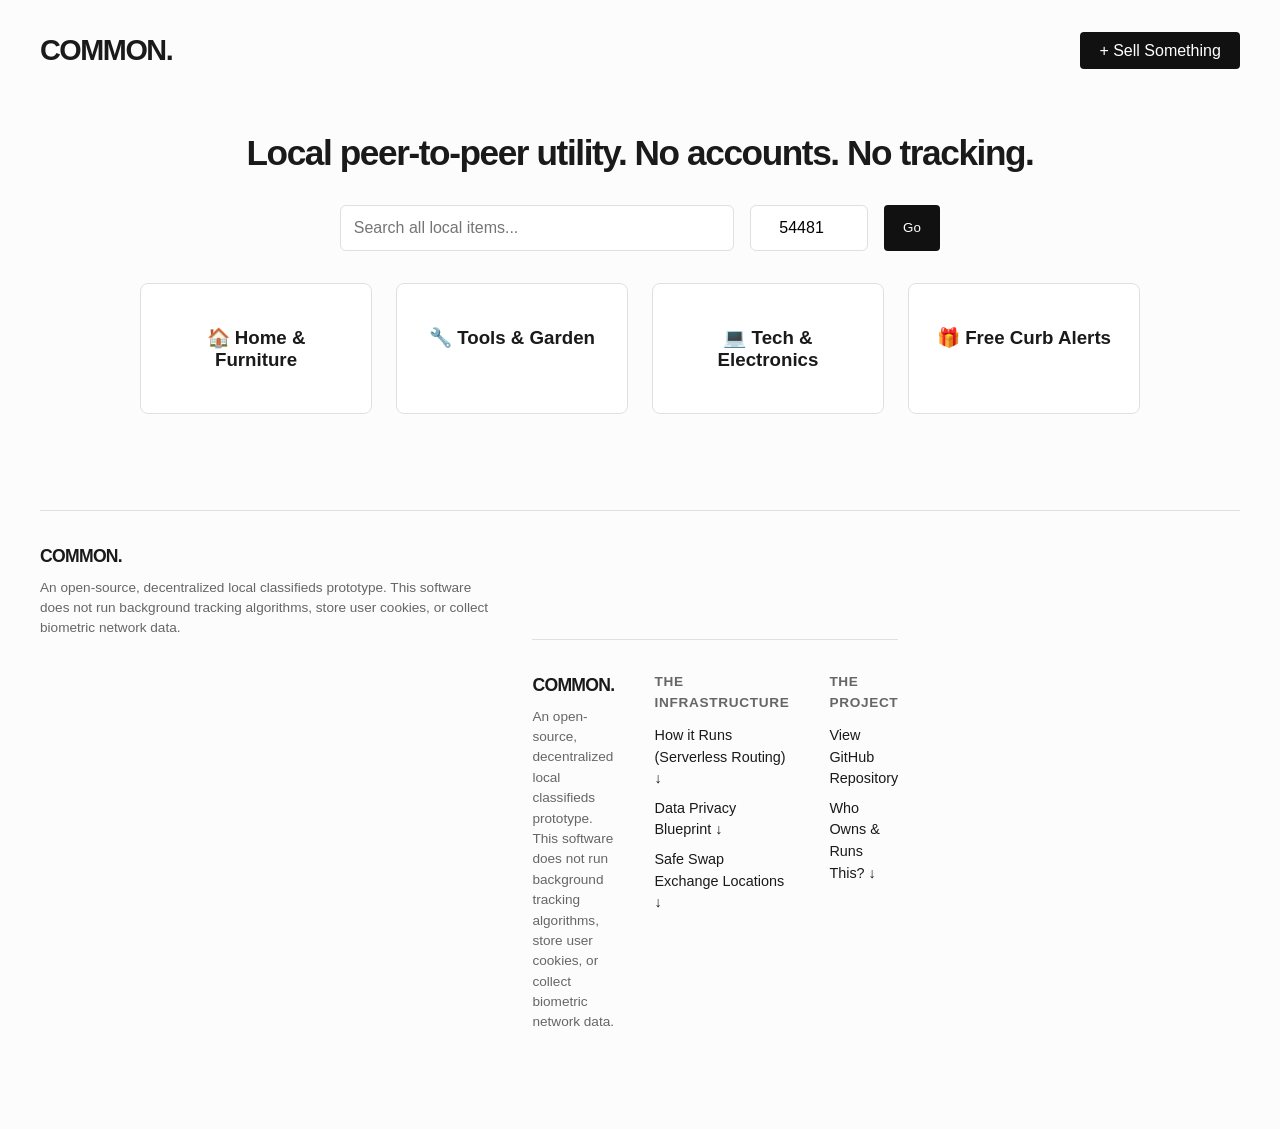
==== index.html @ 12b1f0f2 "Refactor index.html structure and content" ====
<!-- index.html -->
<!DOCTYPE html>
<html lang="en">
<head>
    <meta charset="UTF-8"><title>COMMON. - Open Source Classifieds</title>
    <link rel="stylesheet" href="style.css">
    <style>
        .hero { text-align: center; margin: 4rem 0; }
        .hero h2 { font-size: 2.2rem; margin: 0; letter-spacing: -0.04em; }
        .utility-bar { display: flex; gap: 1rem; max-width: 600px; margin: 2rem auto; }
        .search-main, .zip-main { padding: 0.8rem; border: 1px solid var(--border); border-radius: 6px; font-size: 1rem; }
        .search-main { flex-grow: 1; } .zip-main { width: 90px; text-align: center; }
        .grid { display: grid; grid-template-columns: repeat(auto-fill, minmax(220px, 1fr)); gap: 1.5rem; max-width: 1000px; margin: 0 auto; }
        .cat-card { background: var(--surface); border: 1px solid var(--border); border-radius: 8px; padding: 1.5rem; text-decoration: none; color: inherit; transition: all 0.15s; }
        .cat-card:hover { border-color: #111; box-shadow: 0 4px 12px rgba(0,0,0,0.02); }
    </style>
</head>
<body>
    <header>
        <a href="index.html" class="logo-btn"><h1>COMMON.</h1></a>
        <a href="post.html" class="btn">+ Sell Something</a>
    </header>
    <main class="hero">
        <h2>Local peer-to-peer utility. No accounts. No tracking.</h2>
        <div class="utility-bar">
            <input type="text" class="search-main" placeholder="Search all local items...">
            <input type="number" class="zip-main" value="54481">
            <button class="btn" onclick="window.location.href='browse.html'">Go</button>
        </div>
        <div class="grid">
            <a href="browse.html?cat=household" class="cat-card"><h3>🏠 Home & Furniture</h3></a>
            <a href="browse.html?cat=tools" class="cat-card"><h3>🔧 Tools & Garden</h3></a>
            <a href="browse.html?cat=electronics" class="cat-card"><h3>💻 Tech & Electronics</h3></a>
            <a href="browse.html?cat=free" class="cat-card"><h3>🎁 Free Curb Alerts</h3></a>
        </div>
    </main>
	<footer>
    <div class="footer-brand">
        <h4>COMMON.</h4>
        <p>An open-source, decentralized local classifieds prototype. This software does not run background tracking algorithms, store user cookies, or collect biometric network data.</p>
    </div>
    
<footer>
    <div class="footer-brand">
        <h4>COMMON.</h4>
        <p>An open-source, decentralized local classifieds prototype. This software does not run background tracking algorithms, store user cookies, or collect biometric network data.</p>
    </div>
    
    <div class="footer-links">
        <h5>The Infrastructure</h5>
        <ul>
            <!-- 3. How It Runs Toggle Component -->
            <li>
                <a href="javascript:void(0);" onclick="toggleHowItRuns()" id="howItRunsToggleLink">How it Runs (Serverless Routing) ↓</a>
                <div id="howItRunsPopup" style="display: none; margin-top: 0.75rem; padding: 1rem; background: #f4f4f5; border: 1px solid var(--border); border-radius: 6px; font-size: 0.85rem; color: #333; line-height: 1.4;">
                    <strong>Stateless Architecture Protocol:</strong><br><br>
                    This platform functions without a traditional central user database. When listings are created, data fields are stored as single-use transactional records indexed strictly by geographical location filters. 
                    <br><br>
                    Communication operates via transient server-side mail transfer relays that expire dynamically, meaning no persistent data footprints are retained once transactions close.
                </div>
            </li>
            
            <!-- 4. Data Privacy Blueprint Toggle Component -->
            <li>
                <a href="javascript:void(0);" onclick="togglePrivacyBlueprint()" id="privacyBlueprintToggleLink">Data Privacy Blueprint ↓</a>
                <div id="privacyBlueprintPopup" style="display: none; margin-top: 0.75rem; padding: 1rem; background: #f4f4f5; border: 1px solid var(--border); border-radius: 6px; font-size: 0.85rem; color: #333; line-height: 1.4;">
                    <strong>Uncompromising Anonymity Principles:</strong><br><br>
                    • <strong>0 KB Tracking:</strong> No Facebook SDKs, Google Analytics script injections, or marketing tracking pixels are compiled into this application code.<br>
                    • <strong>Endpoint Masking:</strong> Sensitive delivery data fields like phone handles or P2P financial signatures are scrambled via backend routing payloads, hidden from bots, and opened directly in device native environments securely.
                </div>
            </li>
            
            <!-- 1. Safe Swap Toggle Component -->
            <li>
                <a href="javascript:void(0);" onclick="toggleSafeZones()" id="safeZoneToggleLink">Safe Swap Exchange Locations ↓</a>
                <div id="safeZonePopup" style="display: none; margin-top: 0.75rem; padding: 1rem; background: #edf7ed; border: 1px solid #c3e6cb; border-radius: 6px; font-size: 0.85rem; color: #1e4620; line-height: 1.4;">
                    <ul id="safeLocationList" style="margin: 0; padding-left: 1.2rem;"></ul>
                </div>
            </li>
        </ul>
    </div>

    <div class="footer-links">
        <h5>The Project</h5>
        <ul>
            <li><a href="https://github.com" target="_blank">View GitHub Repository</a></li>
            <!-- 2. Who Owns This Toggle Component -->
            <li>
                <a href="javascript:void(0);" onclick="toggleOwnershipInfo()" id="ownerToggleLink">Who Owns & Runs This? ↓</a>
                <div id="ownershipPopup" style="display: none; margin-top: 0.75rem; padding: 1rem; background: #f4f4f5; border: 1px solid var(--border); border-radius: 6px; font-size: 0.85rem; color: #333; line-height: 1.4;">
                    <strong>Nobody owns it. It is an open-source utility.</strong><br><br>
                    This platform is a transparent public prototype born from real exhaustion with modern big-tech data tracking and web slop. The source files belong fully to the open-source software community.
                </div>
            </li>
        </ul>
    </div>
</footer>


</footer>
<script src="app.js"></script>


</body>
</html>
---- style.css ----
/* style.css */
:root { 
    --bg: #fcfcfc; 
    --surface: #ffffff;
    --text: #1a1a1a; 
    --text-muted: #666666;
    --border: #e0e0e0; 
    --accent-green: #15803d;
    --accent-gold: #a16207;
}

body { 
    font-family: -apple-system, BlinkMacSystemFont, "Segoe UI", Roboto, sans-serif; 
    background: var(--bg); 
    color: var(--text); 
    margin: 0; 
    padding: 2rem; 
}

/* Global Nav System */
header { 
    max-width: 1200px; 
    margin: 0 auto 3rem auto; 
    display: flex; 
    justify-content: space-between; 
    align-items: center;
}
.logo-btn { text-decoration: none; color: var(--text); }
h1 { font-size: 1.8rem; font-weight: 800; margin: 0; letter-spacing: -0.05em; }
.btn { background: #111; color: white; border: none; padding: 0.6rem 1.2rem; border-radius: 4px; font-weight: 500; cursor: pointer; text-decoration: none; }
.btn:hover { background: #333; }

/* Status Protocols used on feed and individual listings */
.badge { font-size: 0.75rem; font-weight: 700; padding: 0.25rem 0.5rem; border-radius: 4px; text-transform: uppercase; }
.badge-active { background: #dcfce7; color: #166534; }
.badge-pending { background: #fef9c3; color: #854d0e; }

/* Footer & Transparency Framework */
footer {
    max-width: 1200px;
    margin: 6rem auto 2rem auto;
    padding-top: 2rem;
    border-top: 1px solid var(--border);
    display: grid;
    grid-template-columns: 1.5fr 1fr 1fr;
    gap: 2.5rem;
    font-size: 0.9rem;
    line-height: 1.5;
}
.footer-brand h4 { font-size: 1.1rem; font-weight: 800; margin: 0 0 0.5rem 0; letter-spacing: -0.04em; }
.footer-brand p { color: var(--text-muted); margin: 0; font-size: 0.85rem; }
.footer-links h5 { font-size: 0.85rem; font-weight: 700; margin: 0 0 0.75rem 0; text-transform: uppercase; letter-spacing: 0.05em; color: var(--text-muted); }
.footer-links ul { list-style: none; padding: 0; margin: 0; }
.footer-links li { margin-bottom: 0.5rem; }
.footer-links a { color: var(--text); text-decoration: none; border-bottom: 1px dashed transparent; }
.footer-links a:hover { border-bottom-color: var(--text); }

@media (max-width: 768px) {
    footer { grid-template-columns: 1fr; gap: 1.5rem; text-align: center; }
}
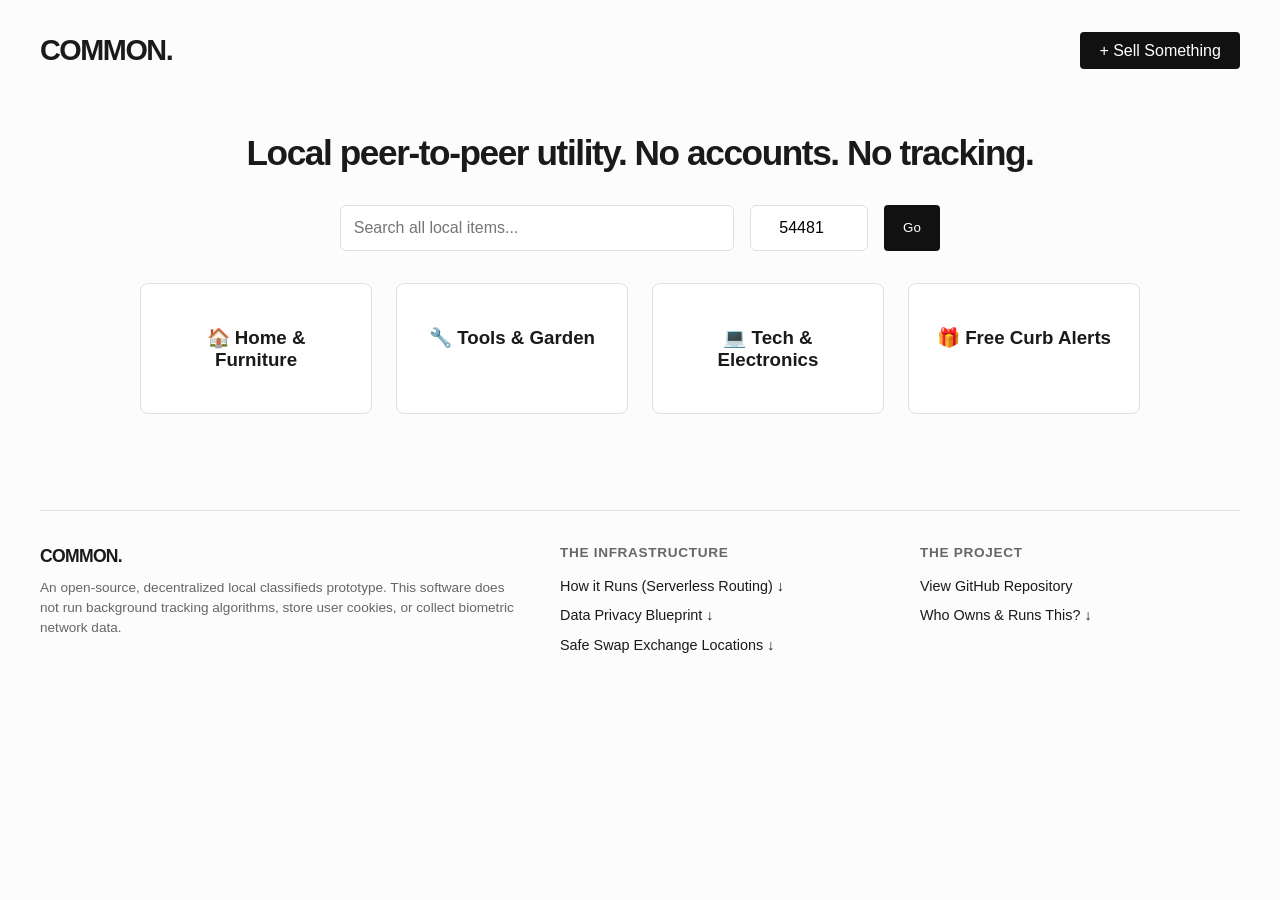
==== commit ebb5df10: "Fix duplicate footer and clean HTML structure Removed duplicate footer section and cleaned up HTML s" ====
--- a/index.html
+++ b/index.html
@@ -34,12 +34,6 @@
             <a href="browse.html?cat=free" class="cat-card"><h3>🎁 Free Curb Alerts</h3></a>
         </div>
     </main>
-	<footer>
-    <div class="footer-brand">
-        <h4>COMMON.</h4>
-        <p>An open-source, decentralized local classifieds prototype. This software does not run background tracking algorithms, store user cookies, or collect biometric network data.</p>
-    </div>
-    
 <footer>
     <div class="footer-brand">
         <h4>COMMON.</h4>
@@ -96,8 +90,6 @@
     </div>
 </footer>
 
-
-</footer>
 <script src="app.js"></script>
 
 
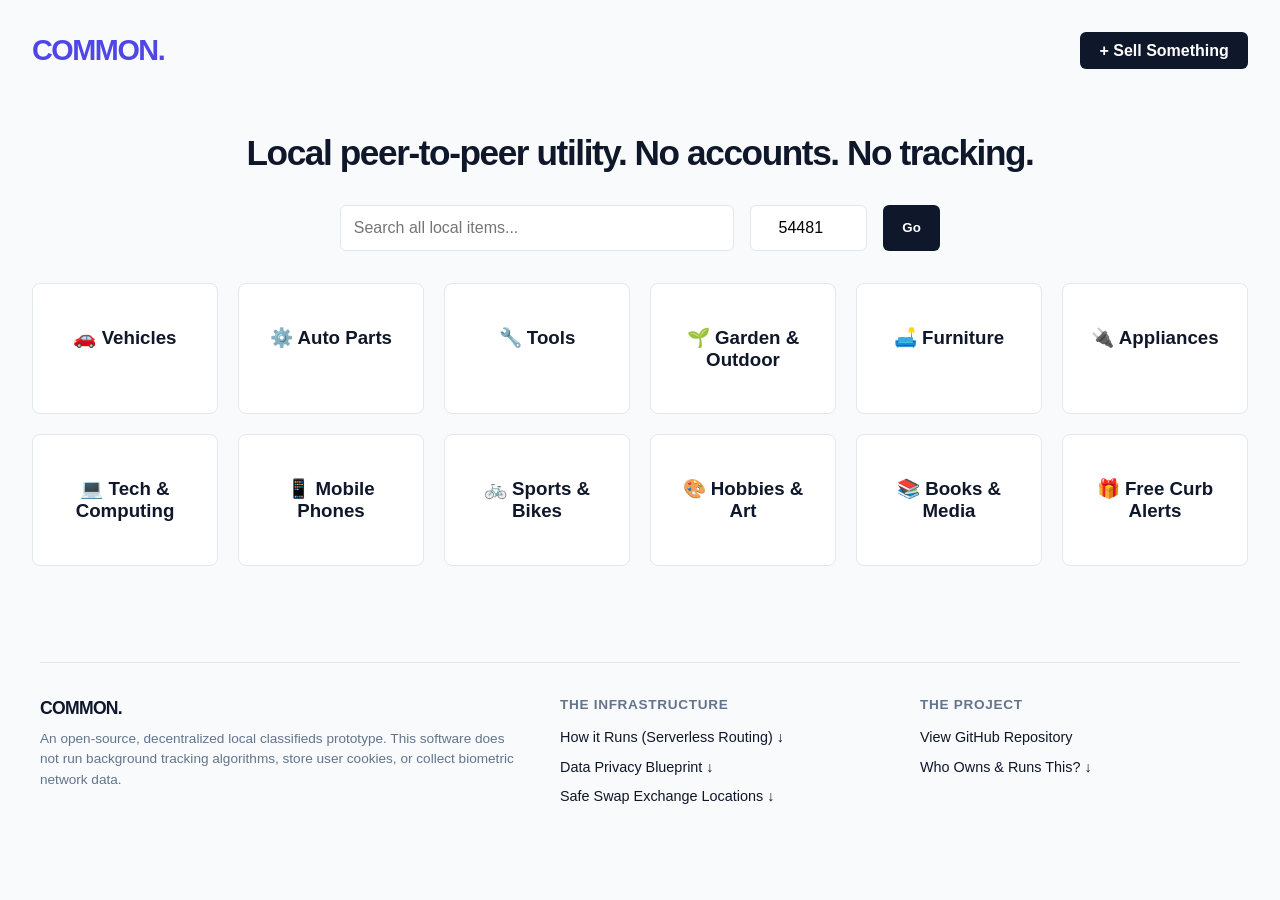
==== commit c10a605c: "Add new categories to index.html Expanded category section to include new categories for vehicles, a" ====
--- a/index.html
+++ b/index.html
@@ -27,12 +27,22 @@
             <input type="number" class="zip-main" value="54481">
             <button class="btn" onclick="window.location.href='browse.html'">Go</button>
         </div>
-        <div class="grid">
-            <a href="browse.html?cat=household" class="cat-card"><h3>🏠 Home & Furniture</h3></a>
-            <a href="browse.html?cat=tools" class="cat-card"><h3>🔧 Tools & Garden</h3></a>
-            <a href="browse.html?cat=electronics" class="cat-card"><h3>💻 Tech & Electronics</h3></a>
-            <a href="browse.html?cat=free" class="cat-card"><h3>🎁 Free Curb Alerts</h3></a>
-        </div>
+       <!-- index.html - Category Expansion -->
+<div class="grid-6x">
+    <a href="browse.html?cat=vehicles" class="cat-card"><h3>🚗 Vehicles</h3></a>
+    <a href="browse.html?cat=parts" class="cat-card"><h3>⚙️ Auto Parts</h3></a>
+    <a href="browse.html?cat=tools" class="cat-card"><h3>🔧 Tools</h3></a>
+    <a href="browse.html?cat=garden" class="cat-card"><h3>🌱 Garden & Outdoor</h3></a>
+    <a href="browse.html?cat=furniture" class="cat-card"><h3>🛋️ Furniture</h3></a>
+    <a href="browse.html?cat=appliances" class="cat-card"><h3>🔌 Appliances</h3></a>
+    <a href="browse.html?cat=electronics" class="cat-card"><h3>💻 Tech & Computing</h3></a>
+    <a href="browse.html?cat=phones" class="cat-card"><h3>📱 Mobile Phones</h3></a>
+    <a href="browse.html?cat=sporting" class="cat-card"><h3>🚲 Sports & Bikes</h3></a>
+    <a href="browse.html?cat=hobbies" class="cat-card"><h3>🎨 Hobbies & Art</h3></a>
+    <a href="browse.html?cat=books" class="cat-card"><h3>📚 Books & Media</h3></a>
+    <a href="browse.html?cat=free" class="cat-card"><h3>🎁 Free Curb Alerts</h3></a>
+</div>
+
     </main>
 <footer>
     <div class="footer-brand">
--- a/style.css
+++ b/style.css
@@ -1,12 +1,14 @@
 /* style.css */
+/* style.css - Token Expansion Update */
 :root { 
-    --bg: #fcfcfc; 
+    --bg: #f8fafc; 
     --surface: #ffffff;
-    --text: #1a1a1a; 
-    --text-muted: #666666;
-    --border: #e0e0e0; 
-    --accent-green: #15803d;
-    --accent-gold: #a16207;
+    --text: #0f172a; 
+    --text-muted: #64748b;
+    --border: #e2e8f0; 
+    --accent-indigo: #4f46e5;
+    --accent-green: #16a34a;
+    --accent-gold: #ca8a04;
 }
 
 body { 
@@ -17,18 +19,27 @@
     padding: 2rem; 
 }
 
-/* Global Nav System */
+/* Expanded Grid Systems */
+.grid-6x {
+    display: grid;
+    grid-template-columns: repeat(auto-fill, minmax(180px, 1fr));
+    gap: 1.25rem;
+    max-width: 1300px;
+    margin: 0 auto;
+}
+
+/* Global Nav System Update */
 header { 
-    max-width: 1200px; 
+    max-width: 1300px; 
     margin: 0 auto 3rem auto; 
     display: flex; 
     justify-content: space-between; 
     align-items: center;
 }
 .logo-btn { text-decoration: none; color: var(--text); }
-h1 { font-size: 1.8rem; font-weight: 800; margin: 0; letter-spacing: -0.05em; }
-.btn { background: #111; color: white; border: none; padding: 0.6rem 1.2rem; border-radius: 4px; font-weight: 500; cursor: pointer; text-decoration: none; }
-.btn:hover { background: #333; }
+h1 { font-size: 1.8rem; font-weight: 800; margin: 0; letter-spacing: -0.05em; color: var(--accent-indigo); }
+.btn { background: var(--text); color: white; border: none; padding: 0.6rem 1.2rem; border-radius: 6px; font-weight: 600; cursor: pointer; text-decoration: none; }
+.btn:hover { background: #1e293b; }
 
 /* Status Protocols used on feed and individual listings */
 .badge { font-size: 0.75rem; font-weight: 700; padding: 0.25rem 0.5rem; border-radius: 4px; text-transform: uppercase; }
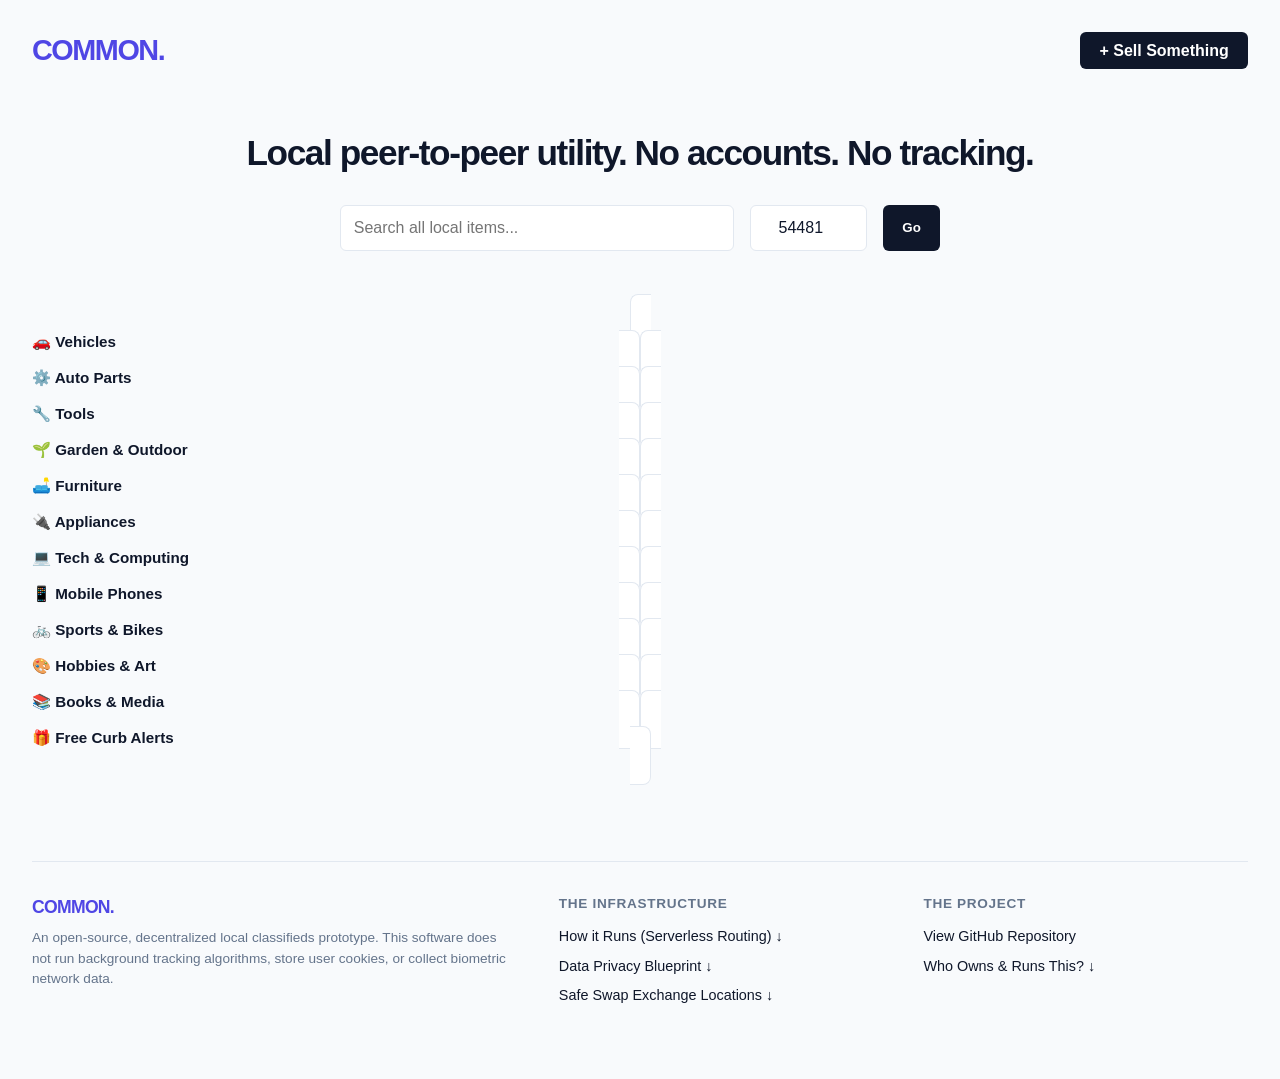
==== commit 3e4e2ef3: "Refactor index.html for layout and style enhancements Updated layout and styling for improved user e" ====
--- a/index.html
+++ b/index.html
@@ -2,106 +2,112 @@
 <!DOCTYPE html>
 <html lang="en">
 <head>
-    <meta charset="UTF-8"><title>COMMON. - Open Source Classifieds</title>
+    <meta charset="UTF-8">
+    <title>COMMON. - Open Source Classifieds</title>
     <link rel="stylesheet" href="style.css">
     <style>
-        .hero { text-align: center; margin: 4rem 0; }
+        .hero { text-align: center; margin: 4rem auto; max-width: 1300px; }
         .hero h2 { font-size: 2.2rem; margin: 0; letter-spacing: -0.04em; }
-        .utility-bar { display: flex; gap: 1rem; max-width: 600px; margin: 2rem auto; }
-        .search-main, .zip-main { padding: 0.8rem; border: 1px solid var(--border); border-radius: 6px; font-size: 1rem; }
-        .search-main { flex-grow: 1; } .zip-main { width: 90px; text-align: center; }
-        .grid { display: grid; grid-template-columns: repeat(auto-fill, minmax(220px, 1fr)); gap: 1.5rem; max-width: 1000px; margin: 0 auto; }
-        .cat-card { background: var(--surface); border: 1px solid var(--border); border-radius: 8px; padding: 1.5rem; text-decoration: none; color: inherit; transition: all 0.15s; }
-        .cat-card:hover { border-color: #111; box-shadow: 0 4px 12px rgba(0,0,0,0.02); }
+        .utility-bar { display: flex; gap: 1rem; max-width: 600px; margin: 2rem auto 4rem auto; }
+        .search-main, .zip-main { padding: 0.8rem; border: 1px solid var(--border); border-radius: 6px; font-size: 1rem; color: var(--text); background: var(--surface); }
+        .search-main { flex-grow: 1; } 
+        .zip-main { width: 90px; text-align: center; }
+        
+        /* Category grid card spacing logic */
+        .cat-card { 
+            background: var(--surface); 
+            border: 1px solid var(--border); 
+            border-radius: 8px; 
+            padding: 1.25rem; 
+            text-decoration: none; 
+            color: inherit; 
+            transition: all 0.15s ease; 
+        }
+        .cat-card:hover { border-color: var(--accent-indigo); box-shadow: 0 4px 12px rgba(0,0,0,0.02); }
+        .cat-card h3 { margin: 0; font-size: 0.95rem; font-weight: 600; text-align: left; }
     </style>
 </head>
 <body>
+
     <header>
         <a href="index.html" class="logo-btn"><h1>COMMON.</h1></a>
         <a href="post.html" class="btn">+ Sell Something</a>
     </header>
+
     <main class="hero">
         <h2>Local peer-to-peer utility. No accounts. No tracking.</h2>
+        
         <div class="utility-bar">
             <input type="text" class="search-main" placeholder="Search all local items...">
             <input type="number" class="zip-main" value="54481">
             <button class="btn" onclick="window.location.href='browse.html'">Go</button>
         </div>
-       <!-- index.html - Category Expansion -->
-<div class="grid-6x">
-    <a href="browse.html?cat=vehicles" class="cat-card"><h3>🚗 Vehicles</h3></a>
-    <a href="browse.html?cat=parts" class="cat-card"><h3>⚙️ Auto Parts</h3></a>
-    <a href="browse.html?cat=tools" class="cat-card"><h3>🔧 Tools</h3></a>
-    <a href="browse.html?cat=garden" class="cat-card"><h3>🌱 Garden & Outdoor</h3></a>
-    <a href="browse.html?cat=furniture" class="cat-card"><h3>🛋️ Furniture</h3></a>
-    <a href="browse.html?cat=appliances" class="cat-card"><h3>🔌 Appliances</h3></a>
-    <a href="browse.html?cat=electronics" class="cat-card"><h3>💻 Tech & Computing</h3></a>
-    <a href="browse.html?cat=phones" class="cat-card"><h3>📱 Mobile Phones</h3></a>
-    <a href="browse.html?cat=sporting" class="cat-card"><h3>🚲 Sports & Bikes</h3></a>
-    <a href="browse.html?cat=hobbies" class="cat-card"><h3>🎨 Hobbies & Art</h3></a>
-    <a href="browse.html?cat=books" class="cat-card"><h3>📚 Books & Media</h3></a>
-    <a href="browse.html?cat=free" class="cat-card"><h3>🎁 Free Curb Alerts</h3></a>
-</div>
 
+        <!-- Dense, multi-column category selection layout -->
+        <div class="grid-6x">
+            <a href="browse.html?cat=vehicles" class="cat-card"><h3>🚗 Vehicles</h3></a>
+            <a href="browse.html?cat=parts" class="cat-card"><h3>⚙️ Auto Parts</h3></a>
+            <a href="browse.html?cat=tools" class="cat-card"><h3>🔧 Tools</h3></a>
+            <a href="browse.html?cat=garden" class="cat-card"><h3>🌱 Garden & Outdoor</h3></a>
+            <a href="browse.html?cat=furniture" class="cat-card"><h3>🛋️ Furniture</h3></a>
+            <a href="browse.html?cat=appliances" class="cat-card"><h3>🔌 Appliances</h3></a>
+            <a href="browse.html?cat=electronics" class="cat-card"><h3>💻 Tech & Computing</h3></a>
+            <a href="browse.html?cat=phones" class="cat-card"><h3>📱 Mobile Phones</h3></a>
+            <a href="browse.html?cat=sporting" class="cat-card"><h3>🚲 Sports & Bikes</h3></a>
+            <a href="browse.html?cat=hobbies" class="cat-card"><h3>🎨 Hobbies & Art</h3></a>
+            <a href="browse.html?cat=books" class="cat-card"><h3>📚 Books & Media</h3></a>
+            <a href="browse.html?cat=free" class="cat-card"><h3>🎁 Free Curb Alerts</h3></a>
+        </div>
     </main>
-<footer>
-    <div class="footer-brand">
-        <h4>COMMON.</h4>
-        <p>An open-source, decentralized local classifieds prototype. This software does not run background tracking algorithms, store user cookies, or collect biometric network data.</p>
-    </div>
-    
-    <div class="footer-links">
-        <h5>The Infrastructure</h5>
-        <ul>
-            <!-- 3. How It Runs Toggle Component -->
-            <li>
-                <a href="javascript:void(0);" onclick="toggleHowItRuns()" id="howItRunsToggleLink">How it Runs (Serverless Routing) ↓</a>
-                <div id="howItRunsPopup" style="display: none; margin-top: 0.75rem; padding: 1rem; background: #f4f4f5; border: 1px solid var(--border); border-radius: 6px; font-size: 0.85rem; color: #333; line-height: 1.4;">
-                    <strong>Stateless Architecture Protocol:</strong><br><br>
-                    This platform functions without a traditional central user database. When listings are created, data fields are stored as single-use transactional records indexed strictly by geographical location filters. 
-                    <br><br>
-                    Communication operates via transient server-side mail transfer relays that expire dynamically, meaning no persistent data footprints are retained once transactions close.
-                </div>
-            </li>
-            
-            <!-- 4. Data Privacy Blueprint Toggle Component -->
-            <li>
-                <a href="javascript:void(0);" onclick="togglePrivacyBlueprint()" id="privacyBlueprintToggleLink">Data Privacy Blueprint ↓</a>
-                <div id="privacyBlueprintPopup" style="display: none; margin-top: 0.75rem; padding: 1rem; background: #f4f4f5; border: 1px solid var(--border); border-radius: 6px; font-size: 0.85rem; color: #333; line-height: 1.4;">
-                    <strong>Uncompromising Anonymity Principles:</strong><br><br>
-                    • <strong>0 KB Tracking:</strong> No Facebook SDKs, Google Analytics script injections, or marketing tracking pixels are compiled into this application code.<br>
-                    • <strong>Endpoint Masking:</strong> Sensitive delivery data fields like phone handles or P2P financial signatures are scrambled via backend routing payloads, hidden from bots, and opened directly in device native environments securely.
-                </div>
-            </li>
-            
-            <!-- 1. Safe Swap Toggle Component -->
-            <li>
-                <a href="javascript:void(0);" onclick="toggleSafeZones()" id="safeZoneToggleLink">Safe Swap Exchange Locations ↓</a>
-                <div id="safeZonePopup" style="display: none; margin-top: 0.75rem; padding: 1rem; background: #edf7ed; border: 1px solid #c3e6cb; border-radius: 6px; font-size: 0.85rem; color: #1e4620; line-height: 1.4;">
-                    <ul id="safeLocationList" style="margin: 0; padding-left: 1.2rem;"></ul>
-                </div>
-            </li>
-        </ul>
-    </div>
 
-    <div class="footer-links">
-        <h5>The Project</h5>
-        <ul>
-            <li><a href="https://github.com" target="_blank">View GitHub Repository</a></li>
-            <!-- 2. Who Owns This Toggle Component -->
-            <li>
-                <a href="javascript:void(0);" onclick="toggleOwnershipInfo()" id="ownerToggleLink">Who Owns & Runs This? ↓</a>
-                <div id="ownershipPopup" style="display: none; margin-top: 0.75rem; padding: 1rem; background: #f4f4f5; border: 1px solid var(--border); border-radius: 6px; font-size: 0.85rem; color: #333; line-height: 1.4;">
-                    <strong>Nobody owns it. It is an open-source utility.</strong><br><br>
-                    This platform is a transparent public prototype born from real exhaustion with modern big-tech data tracking and web slop. The source files belong fully to the open-source software community.
-                </div>
-            </li>
-        </ul>
-    </div>
-</footer>
+    <footer>
+        <div class="footer-brand">
+            <h4>COMMON.</h4>
+            <p>An open-source, decentralized local classifieds prototype. This software does not run background tracking algorithms, store user cookies, or collect biometric network data.</p>
+        </div>
+        
+        <div class="footer-links">
+            <h5>The Infrastructure</h5>
+            <ul>
+                <li>
+                    <a href="javascript:void(0);" onclick="toggleHowItRuns()" id="howItRunsToggleLink">How it Runs (Serverless Routing) ↓</a>
+                    <div id="howItRunsPopup" style="display: none; margin-top: 0.75rem; padding: 1rem; background: #f4f4f5; border: 1px solid var(--border); border-radius: 6px; font-size: 0.85rem; color: #333; line-height: 1.4;">
+                        <strong>Stateless Architecture Protocol:</strong><br><br>
+                        This platform functions without a traditional central user database. When listings are created, data fields are stored as single-use transactional records indexed strictly by geographical location filters. 
+                    </div>
+                </li>
+                <li>
+                    <a href="javascript:void(0);" onclick="togglePrivacyBlueprint()" id="privacyBlueprintToggleLink">Data Privacy Blueprint ↓</a>
+                    <div id="privacyBlueprintPopup" style="display: none; margin-top: 0.75rem; padding: 1rem; background: #f4f4f5; border: 1px solid var(--border); border-radius: 6px; font-size: 0.85rem; color: #333; line-height: 1.4;">
+                        <strong>Uncompromising Anonymity Principles:</strong><br><br>
+                        • <strong>0 KB Tracking:</strong> No Facebook SDKs or tracking pixels compiled here.<br>
+                        • <strong>Endpoint Masking:</strong> Sensitive profiles stay wrapped away from scraping tools.
+                    </div>
+                </li>
+                <li>
+                    <a href="javascript:void(0);" onclick="toggleSafeZones()" id="safeZoneToggleLink">Safe Swap Exchange Locations ↓</a>
+                    <div id="safeZonePopup" style="display: none; margin-top: 0.75rem; padding: 1rem; background: #edf7ed; border: 1px solid #c3e6cb; border-radius: 6px; font-size: 0.85rem; color: #1e4620; line-height: 1.4;">
+                        <ul id="safeLocationList" style="margin: 0; padding-left: 1.2rem;"></ul>
+                    </div>
+                </li>
+            </ul>
+        </div>
 
-<script src="app.js"></script>
+        <div class="footer-links">
+            <h5>The Project</h5>
+            <ul>
+                <li><a href="https://github.com" target="_blank">View GitHub Repository</a></li>
+                <li>
+                    <a href="javascript:void(0);" onclick="toggleOwnershipInfo()" id="ownerToggleLink">Who Owns & Runs This? ↓</a>
+                    <div id="ownershipPopup" style="display: none; margin-top: 0.75rem; padding: 1rem; background: #f4f4f5; border: 1px solid var(--border); border-radius: 6px; font-size: 0.85rem; color: #333; line-height: 1.4;">
+                        <strong>Nobody owns it. It is an open-source utility.</strong><br><br>
+                        This platform is a transparent public prototype born from real exhaustion with modern big-tech data tracking and web slop. The source files belong fully to the open-source software community.
+                    </div>
+                </li>
+            </ul>
+        </div>
+    </footer>
 
-
+    <script src="app.js"></script>
 </body>
 </html>
--- a/style.css
+++ b/style.css
@@ -1,5 +1,4 @@
-/* style.css */
-/* style.css - Token Expansion Update */
+/* style.css - Token Expansion & Split Matrix Update */
 :root { 
     --bg: #f8fafc; 
     --surface: #ffffff;
@@ -19,16 +18,7 @@
     padding: 2rem; 
 }
 
-/* Expanded Grid Systems */
-.grid-6x {
-    display: grid;
-    grid-template-columns: repeat(auto-fill, minmax(180px, 1fr));
-    gap: 1.25rem;
-    max-width: 1300px;
-    margin: 0 auto;
-}
-
-/* Global Nav System Update */
+/* Global Nav System */
 header { 
     max-width: 1300px; 
     margin: 0 auto 3rem auto; 
@@ -41,14 +31,76 @@
 .btn { background: var(--text); color: white; border: none; padding: 0.6rem 1.2rem; border-radius: 6px; font-weight: 600; cursor: pointer; text-decoration: none; }
 .btn:hover { background: #1e293b; }
 
-/* Status Protocols used on feed and individual listings */
-.badge { font-size: 0.75rem; font-weight: 700; padding: 0.25rem 0.5rem; border-radius: 4px; text-transform: uppercase; }
+/* The Fixed Two-Column Split Architecture */
+.split { 
+    display: grid; 
+    grid-template-columns: 240px 1fr; 
+    gap: 2.5rem; 
+    max-width: 1300px; 
+    margin: 0 auto; 
+}
+
+/* Sidebar Navigation Layout Fields */
+.sidebar { 
+    display: flex; 
+    flex-direction: column; 
+    gap: 1.25rem; 
+}
+.sidebar input[type="text"], .sidebar input[type="number"], .sidebar select {
+    padding: 0.65rem;
+    border: 1px solid var(--border);
+    border-radius: 6px;
+    font-size: 0.95rem;
+    background: var(--surface);
+    color: var(--text);
+    width: 100%;
+    box-sizing: border-box;
+}
+.sidebar label {
+    font-size: 0.9rem;
+    font-weight: 500;
+    display: flex;
+    align-items: center;
+    gap: 0.5rem;
+    cursor: pointer;
+}
+
+/* The Dense 180px Card Matrix */
+.feed-grid { 
+    display: grid; 
+    grid-template-columns: repeat(auto-fill, minmax(180px, 1fr)); 
+    gap: 1.25rem; 
+}
+
+.card { 
+    background: var(--surface); 
+    border: 1px solid var(--border); 
+    border-radius: 6px; 
+    overflow: hidden; 
+    text-decoration: none; 
+    color: inherit; 
+    display: flex; 
+    flex-direction: column; 
+    font-size: 0.85rem;
+    position: relative;
+    transition: border-color 0.15s ease;
+}
+.card:hover { border-color: var(--accent-indigo); }
+
+.img-wrap { position: relative; aspect-ratio: 4/3; background: #e2e8f0; width: 100%; }
+.img-wrap img { width: 100%; height: 100%; object-fit: cover; display: block; }
+
+/* Status Badge Overlays */
+.badge { font-size: 0.65rem; font-weight: 700; padding: 0.25rem 0.5rem; border-radius: 4px; text-transform: uppercase; }
 .badge-active { background: #dcfce7; color: #166534; }
 .badge-pending { background: #fef9c3; color: #854d0e; }
 
-/* Footer & Transparency Framework */
+.card-details { padding: 0.75rem; display: flex; flex-direction: column; gap: 0.2rem; }
+.price { font-size: 1.1rem; font-weight: 700; color: var(--accent-green); }
+
+/* Unified Footer Layout */
 footer {
-    max-width: 1200px;
+    max-width: 1300px;
     margin: 6rem auto 2rem auto;
     padding-top: 2rem;
     border-top: 1px solid var(--border);
@@ -58,14 +110,10 @@
     font-size: 0.9rem;
     line-height: 1.5;
 }
-.footer-brand h4 { font-size: 1.1rem; font-weight: 800; margin: 0 0 0.5rem 0; letter-spacing: -0.04em; }
+.footer-brand h4 { font-size: 1.1rem; font-weight: 800; margin: 0 0 0.5rem 0; letter-spacing: -0.04em; color: var(--accent-indigo); }
 .footer-brand p { color: var(--text-muted); margin: 0; font-size: 0.85rem; }
 .footer-links h5 { font-size: 0.85rem; font-weight: 700; margin: 0 0 0.75rem 0; text-transform: uppercase; letter-spacing: 0.05em; color: var(--text-muted); }
 .footer-links ul { list-style: none; padding: 0; margin: 0; }
 .footer-links li { margin-bottom: 0.5rem; }
-.footer-links a { color: var(--text); text-decoration: none; border-bottom: 1px dashed transparent; }
-.footer-links a:hover { border-bottom-color: var(--text); }
-
-@media (max-width: 768px) {
-    footer { grid-template-columns: 1fr; gap: 1.5rem; text-align: center; }
-}
+.footer-links a { color: var(--text); text-decoration: none; }
+.footer-links a:hover { color: var(--accent-indigo); }
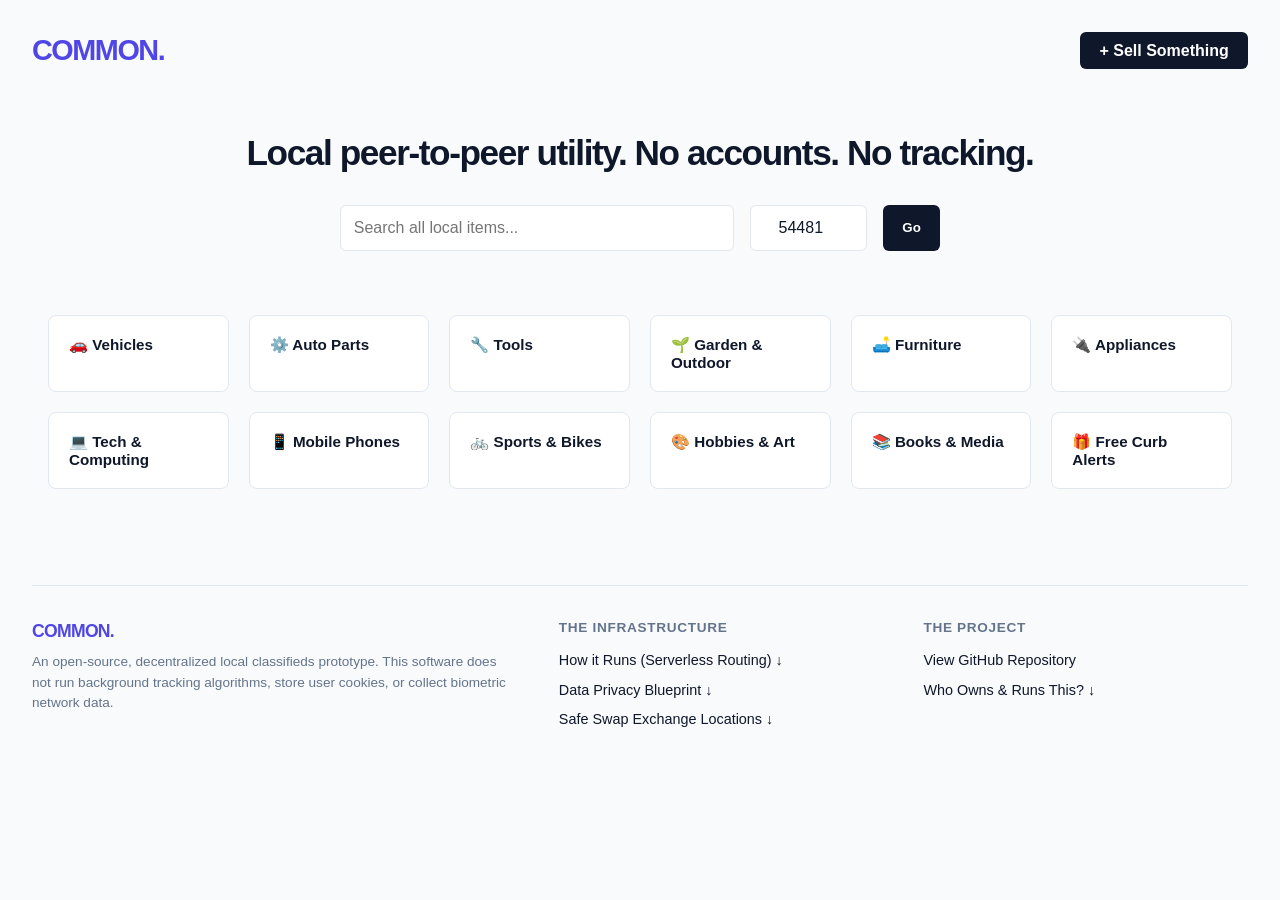
==== commit 8ec0d0aa: "Refactor index.html for improved layout and styling Updated the layout of the index.html file to imp" ====
--- a/index.html
+++ b/index.html
@@ -6,25 +6,36 @@
     <title>COMMON. - Open Source Classifieds</title>
     <link rel="stylesheet" href="style.css">
     <style>
-        .hero { text-align: center; margin: 4rem auto; max-width: 1300px; }
+        .hero { text-align: center; margin: 4rem auto; max-width: 1300px; padding: 0 1rem; }
         .hero h2 { font-size: 2.2rem; margin: 0; letter-spacing: -0.04em; }
         .utility-bar { display: flex; gap: 1rem; max-width: 600px; margin: 2rem auto 4rem auto; }
         .search-main, .zip-main { padding: 0.8rem; border: 1px solid var(--border); border-radius: 6px; font-size: 1rem; color: var(--text); background: var(--surface); }
         .search-main { flex-grow: 1; } 
         .zip-main { width: 90px; text-align: center; }
         
-        /* Category grid card spacing logic */
+        /* FORCED INDEPENDENT GRID LAYOUT - Fixes vertical stacking list bug */
+        .grid-6x {
+            display: grid;
+            grid-template-columns: repeat(auto-fill, minmax(180px, 1fr));
+            gap: 1.25rem;
+            max-width: 1300px;
+            margin: 0 auto;
+            text-align: left;
+        }
+        
         .cat-card { 
-            background: var(--surface); 
-            border: 1px solid var(--border); 
+            background: var(--surface, #ffffff); 
+            border: 1px solid var(--border, #e2e8f0); 
             border-radius: 8px; 
             padding: 1.25rem; 
             text-decoration: none; 
             color: inherit; 
             transition: all 0.15s ease; 
+            box-sizing: border-box;
+            display: block;
         }
-        .cat-card:hover { border-color: var(--accent-indigo); box-shadow: 0 4px 12px rgba(0,0,0,0.02); }
-        .cat-card h3 { margin: 0; font-size: 0.95rem; font-weight: 600; text-align: left; }
+        .cat-card:hover { border-color: var(--accent-indigo, #4f46e5); box-shadow: 0 4px 12px rgba(0,0,0,0.02); }
+        .cat-card h3 { margin: 0; font-size: 0.95rem; font-weight: 600; }
     </style>
 </head>
 <body>
@@ -43,7 +54,7 @@
             <button class="btn" onclick="window.location.href='browse.html'">Go</button>
         </div>
 
-        <!-- Dense, multi-column category selection layout -->
+        <!-- The Fixed Grid Matrix Wrapper -->
         <div class="grid-6x">
             <a href="browse.html?cat=vehicles" class="cat-card"><h3>🚗 Vehicles</h3></a>
             <a href="browse.html?cat=parts" class="cat-card"><h3>⚙️ Auto Parts</h3></a>
@@ -71,14 +82,14 @@
             <ul>
                 <li>
                     <a href="javascript:void(0);" onclick="toggleHowItRuns()" id="howItRunsToggleLink">How it Runs (Serverless Routing) ↓</a>
-                    <div id="howItRunsPopup" style="display: none; margin-top: 0.75rem; padding: 1rem; background: #f4f4f5; border: 1px solid var(--border); border-radius: 6px; font-size: 0.85rem; color: #333; line-height: 1.4;">
+                    <div id="howItRunsPopup" style="display: none; margin-top: 0.75rem; padding: 1rem; background: #f4f4f5; border: 1px solid var(--border, #e2e8f0); border-radius: 6px; font-size: 0.85rem; color: #333; line-height: 1.4;">
                         <strong>Stateless Architecture Protocol:</strong><br><br>
                         This platform functions without a traditional central user database. When listings are created, data fields are stored as single-use transactional records indexed strictly by geographical location filters. 
                     </div>
                 </li>
                 <li>
                     <a href="javascript:void(0);" onclick="togglePrivacyBlueprint()" id="privacyBlueprintToggleLink">Data Privacy Blueprint ↓</a>
-                    <div id="privacyBlueprintPopup" style="display: none; margin-top: 0.75rem; padding: 1rem; background: #f4f4f5; border: 1px solid var(--border); border-radius: 6px; font-size: 0.85rem; color: #333; line-height: 1.4;">
+                    <div id="privacyBlueprintPopup" style="display: none; margin-top: 0.75rem; padding: 1rem; background: #f4f4f5; border: 1px solid var(--border, #e2e8f0); border-radius: 6px; font-size: 0.85rem; color: #333; line-height: 1.4;">
                         <strong>Uncompromising Anonymity Principles:</strong><br><br>
                         • <strong>0 KB Tracking:</strong> No Facebook SDKs or tracking pixels compiled here.<br>
                         • <strong>Endpoint Masking:</strong> Sensitive profiles stay wrapped away from scraping tools.
@@ -99,7 +110,7 @@
                 <li><a href="https://github.com" target="_blank">View GitHub Repository</a></li>
                 <li>
                     <a href="javascript:void(0);" onclick="toggleOwnershipInfo()" id="ownerToggleLink">Who Owns & Runs This? ↓</a>
-                    <div id="ownershipPopup" style="display: none; margin-top: 0.75rem; padding: 1rem; background: #f4f4f5; border: 1px solid var(--border); border-radius: 6px; font-size: 0.85rem; color: #333; line-height: 1.4;">
+                    <div id="ownershipPopup" style="display: none; margin-top: 0.75rem; padding: 1rem; background: #f4f4f5; border: 1px solid var(--border, #e2e8f0); border-radius: 6px; font-size: 0.85rem; color: #333; line-height: 1.4;">
                         <strong>Nobody owns it. It is an open-source utility.</strong><br><br>
                         This platform is a transparent public prototype born from real exhaustion with modern big-tech data tracking and web slop. The source files belong fully to the open-source software community.
                     </div>
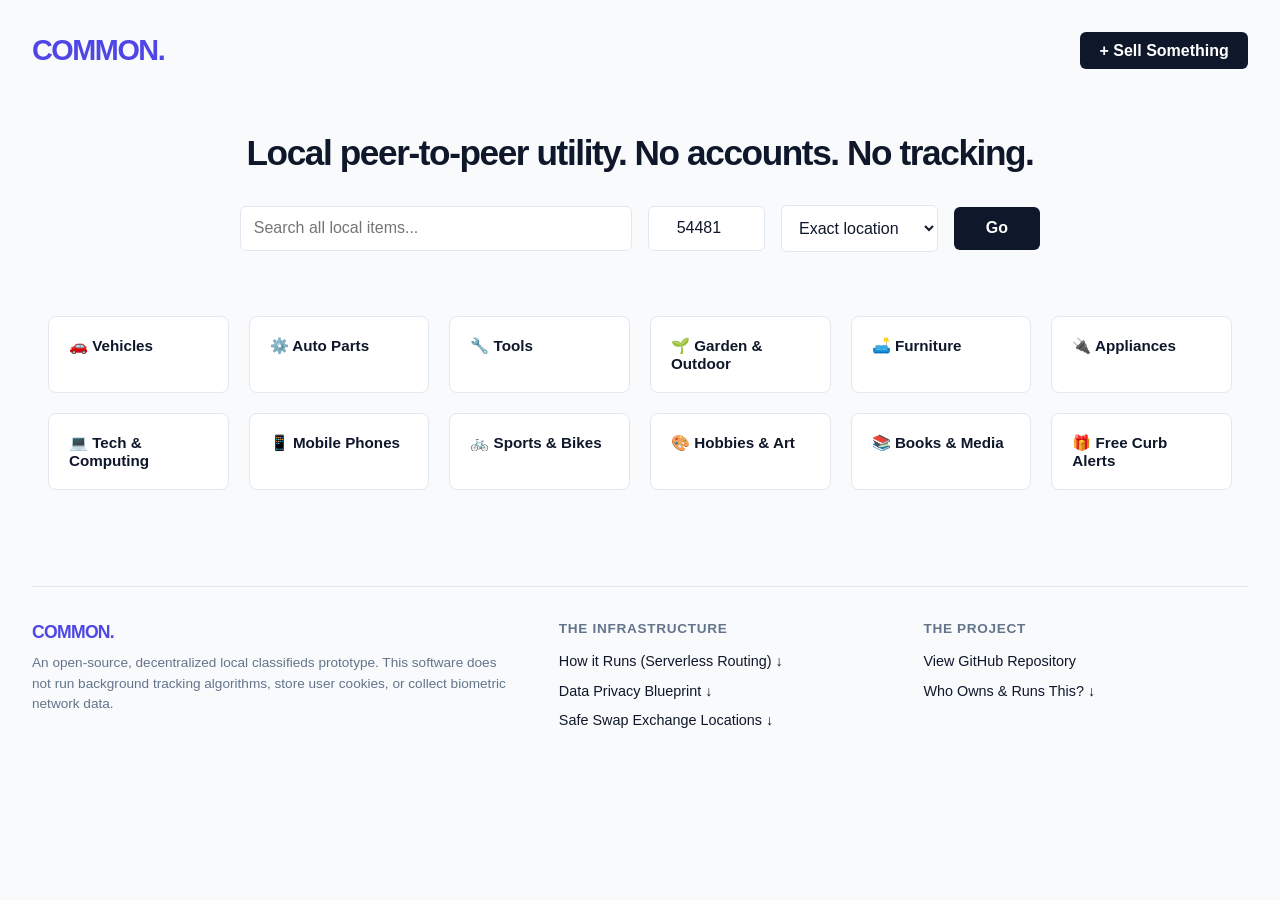
==== commit 0a09e17c: "Implement search form with distance options Added a form for searching local items with a distance s" ====
--- a/index.html
+++ b/index.html
@@ -1,4 +1,4 @@
-<!-- index.html -->
+<!-- index -->
 <!DOCTYPE html>
 <html lang="en">
 <head>
@@ -41,33 +41,47 @@
 <body>
 
     <header>
-        <a href="index.html" class="logo-btn"><h1>COMMON.</h1></a>
-        <a href="post.html" class="btn">+ Sell Something</a>
+        <a href="./" class="logo-btn"><h1>COMMON.</h1></a>
+        <a href="post" class="btn">+ Sell Something</a>
     </header>
 
-    <main class="hero">
-        <h2>Local peer-to-peer utility. No accounts. No tracking.</h2>
-        
-        <div class="utility-bar">
-            <input type="text" class="search-main" placeholder="Search all local items...">
-            <input type="number" class="zip-main" value="54481">
-            <button class="btn" onclick="window.location.href='browse.html'">Go</button>
+<main class="hero">
+    <h2>Local peer-to-peer utility. No accounts. No tracking.</h2>
+    
+    <!-- Native form submission pipes parameters cleanly right to browse.php -->
+    <form method="GET" action="browse">
+        <div class="utility-bar" style="display: flex; gap: 1rem; max-width: 800px; margin: 2rem auto 4rem auto; align-items: center;">
+            <input type="text" name="q" class="search-main" placeholder="Search all local items...">
+            <input type="number" name="zip" class="zip-main" value="54481" placeholder="ZIP">
+            
+            <!-- Added the matching streamlined distance matrix drop-down selection -->
+            <select name="range" style="padding: 0.8rem; border: 1px solid var(--border); border-radius: 6px; font-size: 1rem; color: var(--text); background: var(--surface);">
+                <option value="">Exact location</option>
+                <option value="5">Within 5 miles</option>
+                <option value="10">Within 10 miles</option>
+                <option value="15">Within 15 miles</option>
+                <option value="25">Within 25 miles</option>
+                <option value="50">Within 50 miles</option>
+            </select>
+            
+            <button type="submit" class="btn" style="padding: 0.8rem 2rem; font-size: 1rem;">Go</button>
         </div>
+    </form>
 
         <!-- The Fixed Grid Matrix Wrapper -->
         <div class="grid-6x">
-            <a href="browse.html?cat=vehicles" class="cat-card"><h3>🚗 Vehicles</h3></a>
-            <a href="browse.html?cat=parts" class="cat-card"><h3>⚙️ Auto Parts</h3></a>
-            <a href="browse.html?cat=tools" class="cat-card"><h3>🔧 Tools</h3></a>
-            <a href="browse.html?cat=garden" class="cat-card"><h3>🌱 Garden & Outdoor</h3></a>
-            <a href="browse.html?cat=furniture" class="cat-card"><h3>🛋️ Furniture</h3></a>
-            <a href="browse.html?cat=appliances" class="cat-card"><h3>🔌 Appliances</h3></a>
-            <a href="browse.html?cat=electronics" class="cat-card"><h3>💻 Tech & Computing</h3></a>
-            <a href="browse.html?cat=phones" class="cat-card"><h3>📱 Mobile Phones</h3></a>
-            <a href="browse.html?cat=sporting" class="cat-card"><h3>🚲 Sports & Bikes</h3></a>
-            <a href="browse.html?cat=hobbies" class="cat-card"><h3>🎨 Hobbies & Art</h3></a>
-            <a href="browse.html?cat=books" class="cat-card"><h3>📚 Books & Media</h3></a>
-            <a href="browse.html?cat=free" class="cat-card"><h3>🎁 Free Curb Alerts</h3></a>
+            <a href="browse?cat=vehicles" class="cat-card"><h3>🚗 Vehicles</h3></a>
+            <a href="browse?cat=parts" class="cat-card"><h3>⚙️ Auto Parts</h3></a>
+            <a href="browse?cat=tools" class="cat-card"><h3>🔧 Tools</h3></a>
+            <a href="browse?cat=garden" class="cat-card"><h3>🌱 Garden & Outdoor</h3></a>
+            <a href="browse?cat=furniture" class="cat-card"><h3>🛋️ Furniture</h3></a>
+            <a href="browse?cat=appliances" class="cat-card"><h3>🔌 Appliances</h3></a>
+            <a href="browse?cat=electronics" class="cat-card"><h3>💻 Tech & Computing</h3></a>
+            <a href="browse?cat=phones" class="cat-card"><h3>📱 Mobile Phones</h3></a>
+            <a href="browse?cat=sporting" class="cat-card"><h3>🚲 Sports & Bikes</h3></a>
+            <a href="browse?cat=hobbies" class="cat-card"><h3>🎨 Hobbies & Art</h3></a>
+            <a href="browse?cat=books" class="cat-card"><h3>📚 Books & Media</h3></a>
+            <a href="browse?cat=free" class="cat-card"><h3>🎁 Free Curb Alerts</h3></a>
         </div>
     </main>
 
@@ -107,7 +121,7 @@
         <div class="footer-links">
             <h5>The Project</h5>
             <ul>
-                <li><a href="https://github.com" target="_blank">View GitHub Repository</a></li>
+                <li><a href="https://github.com/SlothUIM/my-marketplace-project" target="_blank">View GitHub Repository</a></li>
                 <li>
                     <a href="javascript:void(0);" onclick="toggleOwnershipInfo()" id="ownerToggleLink">Who Owns & Runs This? ↓</a>
                     <div id="ownershipPopup" style="display: none; margin-top: 0.75rem; padding: 1rem; background: #f4f4f5; border: 1px solid var(--border, #e2e8f0); border-radius: 6px; font-size: 0.85rem; color: #333; line-height: 1.4;">
